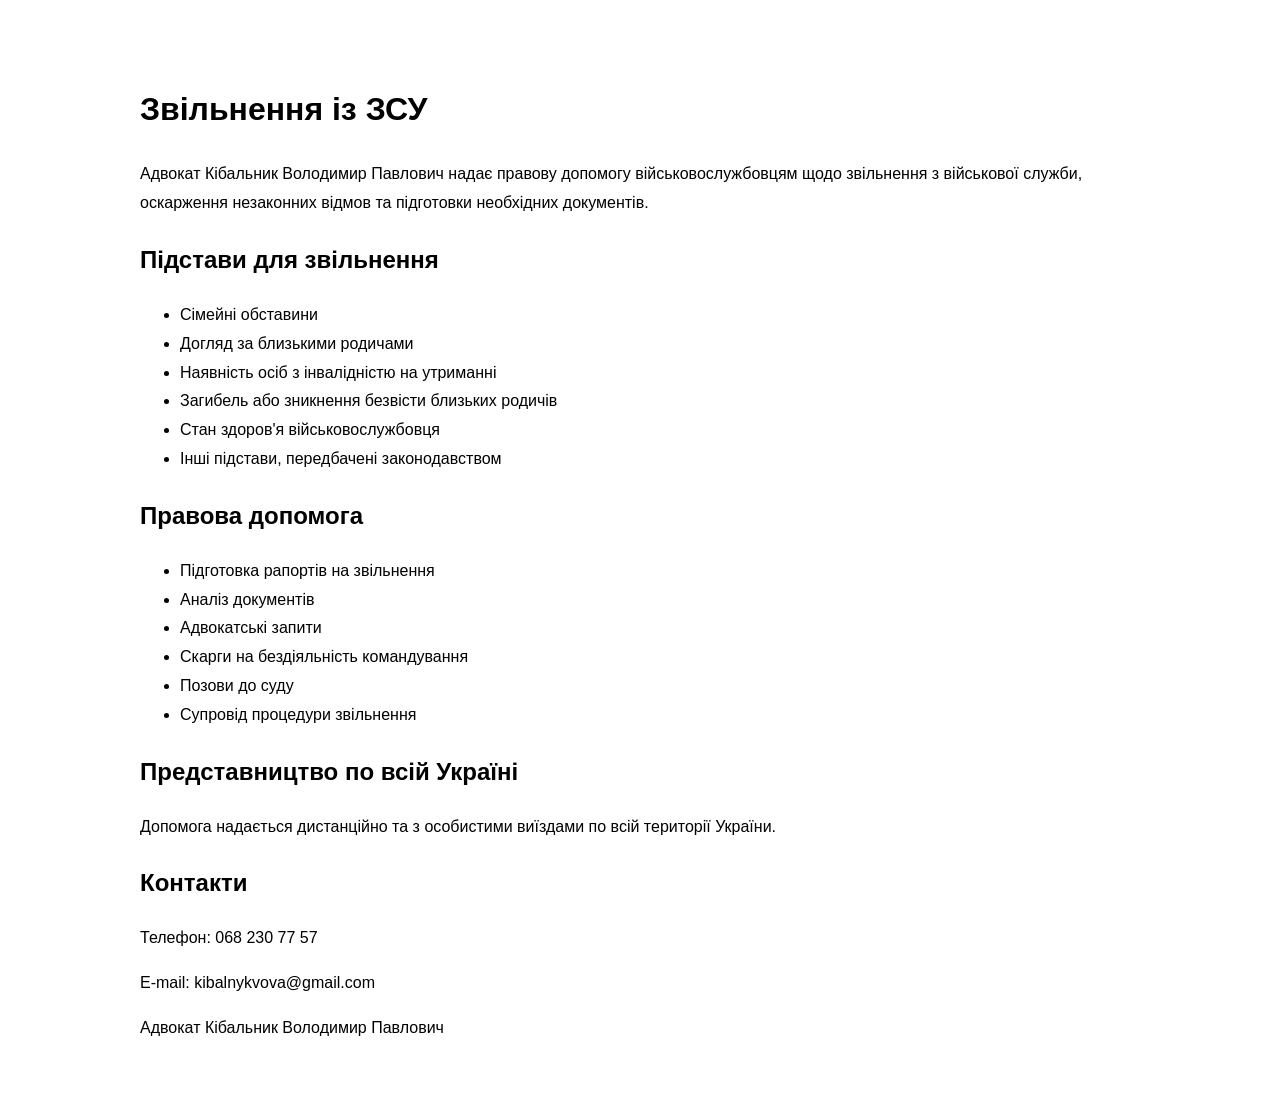
==== src/public/zvilnennya-iz-zsu.html @ aa0c7918 "Create zvilnennya-iz-zsu.html" ====
<!DOCTYPE html>
<html lang="uk">
<head>
<meta charset="UTF-8">
<meta name="viewport" content="width=device-width, initial-scale=1.0">

<title>Звільнення із ЗСУ | Адвокат Кібальник Володимир Павлович</title>

<meta name="description" content="Звільнення із ЗСУ за сімейними обставинами, станом здоров'я, доглядом за родичами та іншими підставами. Правова допомога військовослужбовцям по всій Україні.">

<meta name="keywords" content="звільнення із ЗСУ, рапорт на звільнення, військовий адвокат, звільнення військовослужбовця, сімейні обставини, адвокат військовим">

<link rel="canonical" href="https://advokat-kibalnyk.com/zvilnennya-iz-zsu.html">

</head>

<body style="max-width:1000px;margin:40px auto;font-family:Arial,sans-serif;line-height:1.8;padding:20px;">

<h1>Звільнення із ЗСУ</h1>

<p>
Адвокат Кібальник Володимир Павлович надає правову допомогу
військовослужбовцям щодо звільнення з військової служби,
оскарження незаконних відмов та підготовки необхідних документів.
</p>

<h2>Підстави для звільнення</h2>

<ul>
<li>Сімейні обставини</li>
<li>Догляд за близькими родичами</li>
<li>Наявність осіб з інвалідністю на утриманні</li>
<li>Загибель або зникнення безвісти близьких родичів</li>
<li>Стан здоров'я військовослужбовця</li>
<li>Інші підстави, передбачені законодавством</li>
</ul>

<h2>Правова допомога</h2>

<ul>
<li>Підготовка рапортів на звільнення</li>
<li>Аналіз документів</li>
<li>Адвокатські запити</li>
<li>Скарги на бездіяльність командування</li>
<li>Позови до суду</li>
<li>Супровід процедури звільнення</li>
</ul>

<h2>Представництво по всій Україні</h2>

<p>
Допомога надається дистанційно та з особистими виїздами по всій території України.
</p>

<h2>Контакти</h2>

<p>Телефон: 068 230 77 57</p>

<p>E-mail: kibalnykvova@gmail.com</p>

<p>Адвокат Кібальник Володимир Павлович</p>

</body>
</html>
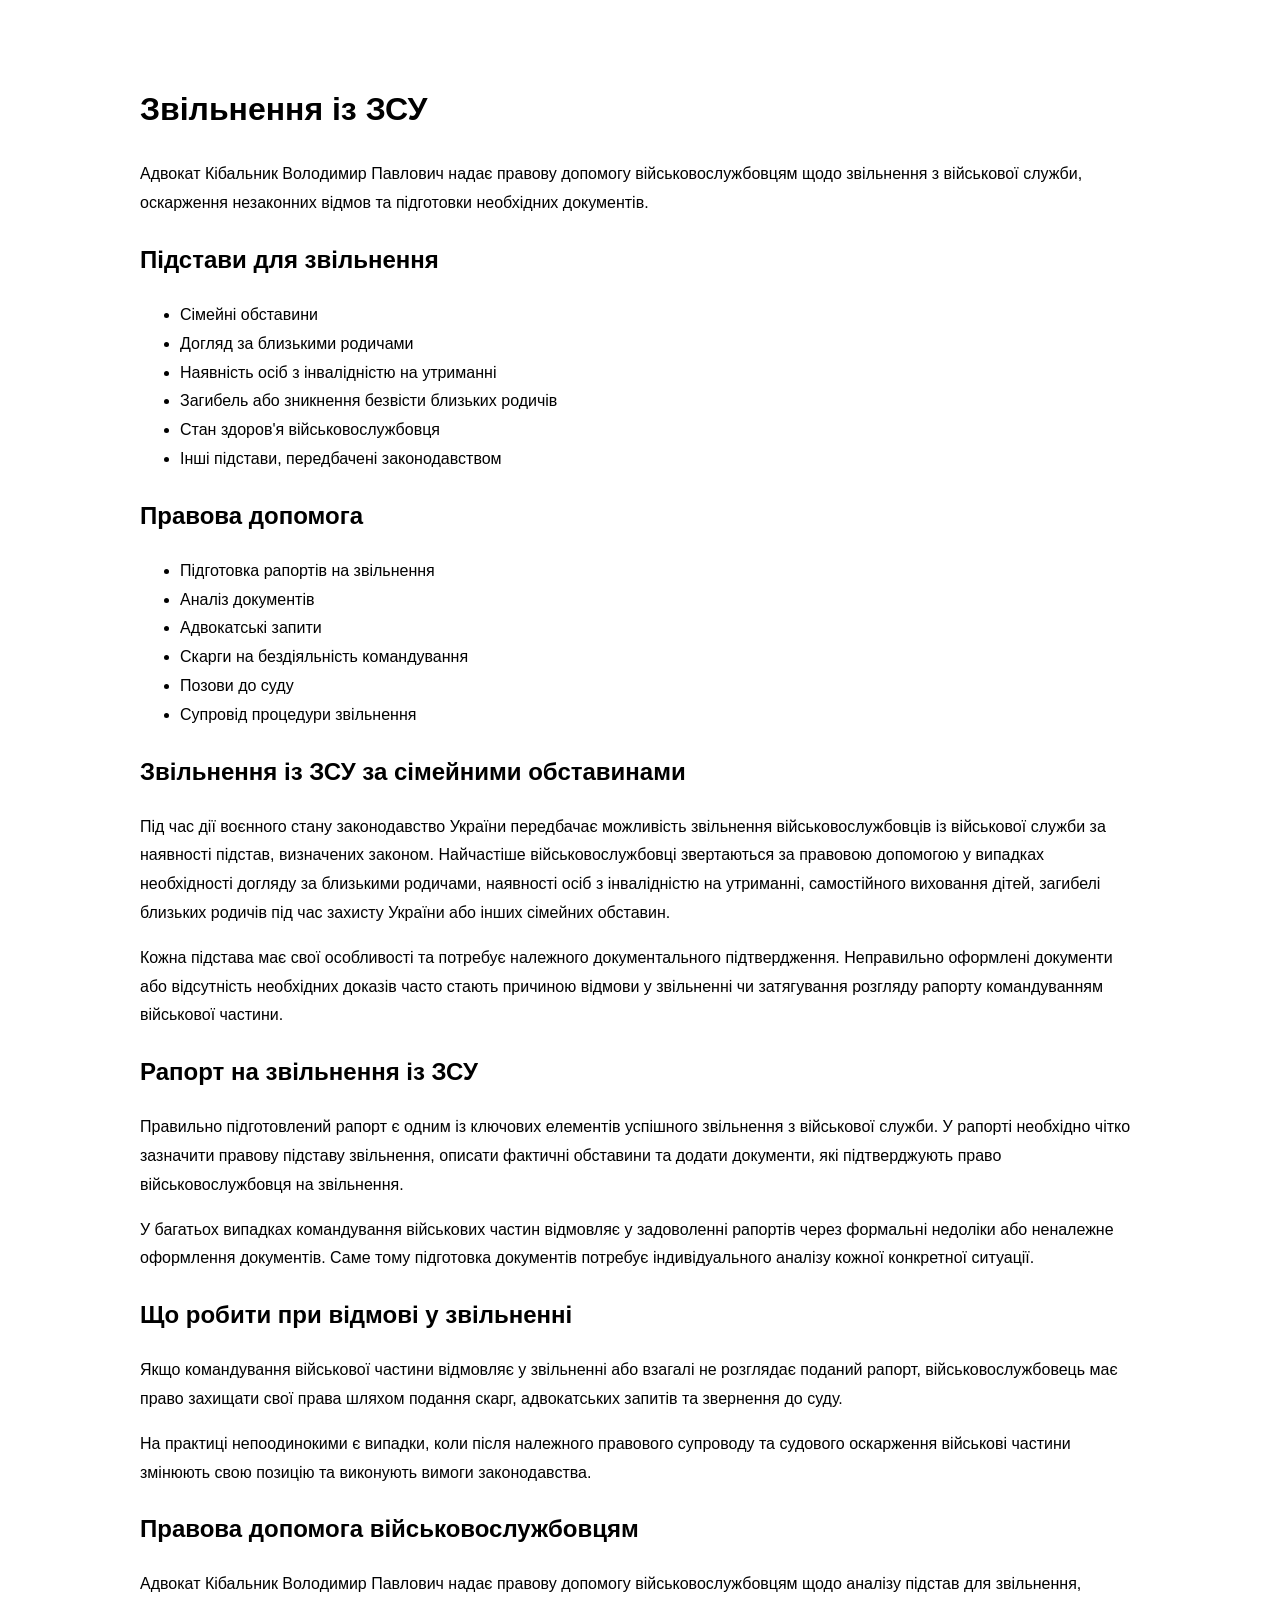
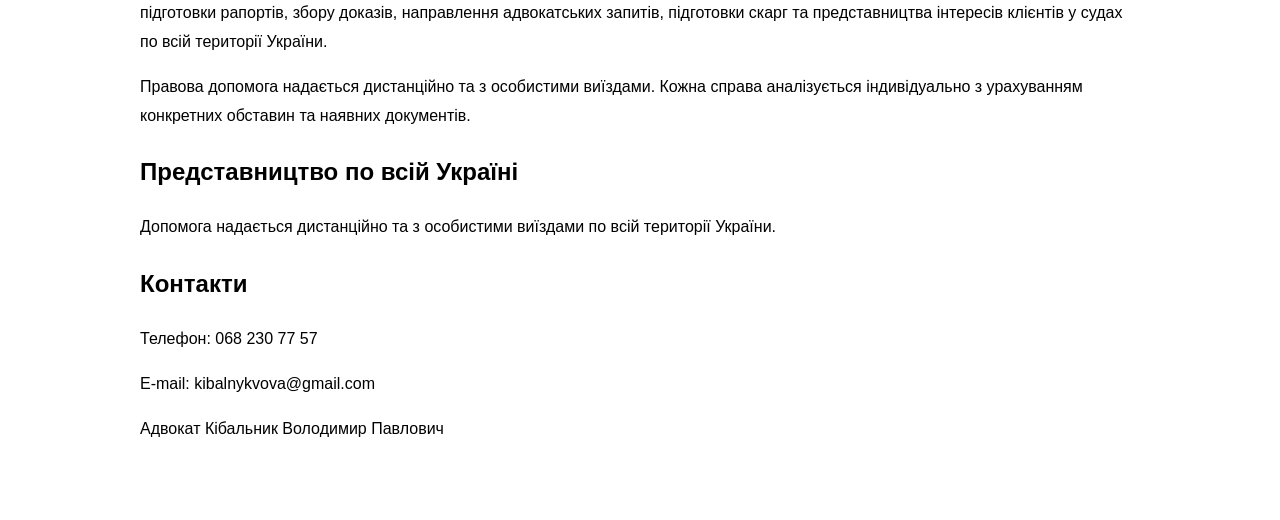
==== commit 88ec642b: "Update zvilnennya-iz-zsu.html" ====
--- a/src/public/zvilnennya-iz-zsu.html
+++ b/src/public/zvilnennya-iz-zsu.html
@@ -45,7 +45,45 @@
 <li>Позови до суду</li>
 <li>Супровід процедури звільнення</li>
 </ul>
+<h2>Звільнення із ЗСУ за сімейними обставинами</h2>
 
+<p>
+Під час дії воєнного стану законодавство України передбачає можливість звільнення військовослужбовців із військової служби за наявності підстав, визначених законом. Найчастіше військовослужбовці звертаються за правовою допомогою у випадках необхідності догляду за близькими родичами, наявності осіб з інвалідністю на утриманні, самостійного виховання дітей, загибелі близьких родичів під час захисту України або інших сімейних обставин.
+</p>
+
+<p>
+Кожна підстава має свої особливості та потребує належного документального підтвердження. Неправильно оформлені документи або відсутність необхідних доказів часто стають причиною відмови у звільненні чи затягування розгляду рапорту командуванням військової частини.
+</p>
+
+<h2>Рапорт на звільнення із ЗСУ</h2>
+
+<p>
+Правильно підготовлений рапорт є одним із ключових елементів успішного звільнення з військової служби. У рапорті необхідно чітко зазначити правову підставу звільнення, описати фактичні обставини та додати документи, які підтверджують право військовослужбовця на звільнення.
+</p>
+
+<p>
+У багатьох випадках командування військових частин відмовляє у задоволенні рапортів через формальні недоліки або неналежне оформлення документів. Саме тому підготовка документів потребує індивідуального аналізу кожної конкретної ситуації.
+</p>
+
+<h2>Що робити при відмові у звільненні</h2>
+
+<p>
+Якщо командування військової частини відмовляє у звільненні або взагалі не розглядає поданий рапорт, військовослужбовець має право захищати свої права шляхом подання скарг, адвокатських запитів та звернення до суду.
+</p>
+
+<p>
+На практиці непоодинокими є випадки, коли після належного правового супроводу та судового оскарження військові частини змінюють свою позицію та виконують вимоги законодавства.
+</p>
+
+<h2>Правова допомога військовослужбовцям</h2>
+
+<p>
+Адвокат Кібальник Володимир Павлович надає правову допомогу військовослужбовцям щодо аналізу підстав для звільнення, підготовки рапортів, збору доказів, направлення адвокатських запитів, підготовки скарг та представництва інтересів клієнтів у судах по всій території України.
+</p>
+
+<p>
+Правова допомога надається дистанційно та з особистими виїздами. Кожна справа аналізується індивідуально з урахуванням конкретних обставин та наявних документів.
+</p>
 <h2>Представництво по всій Україні</h2>
 
 <p>
